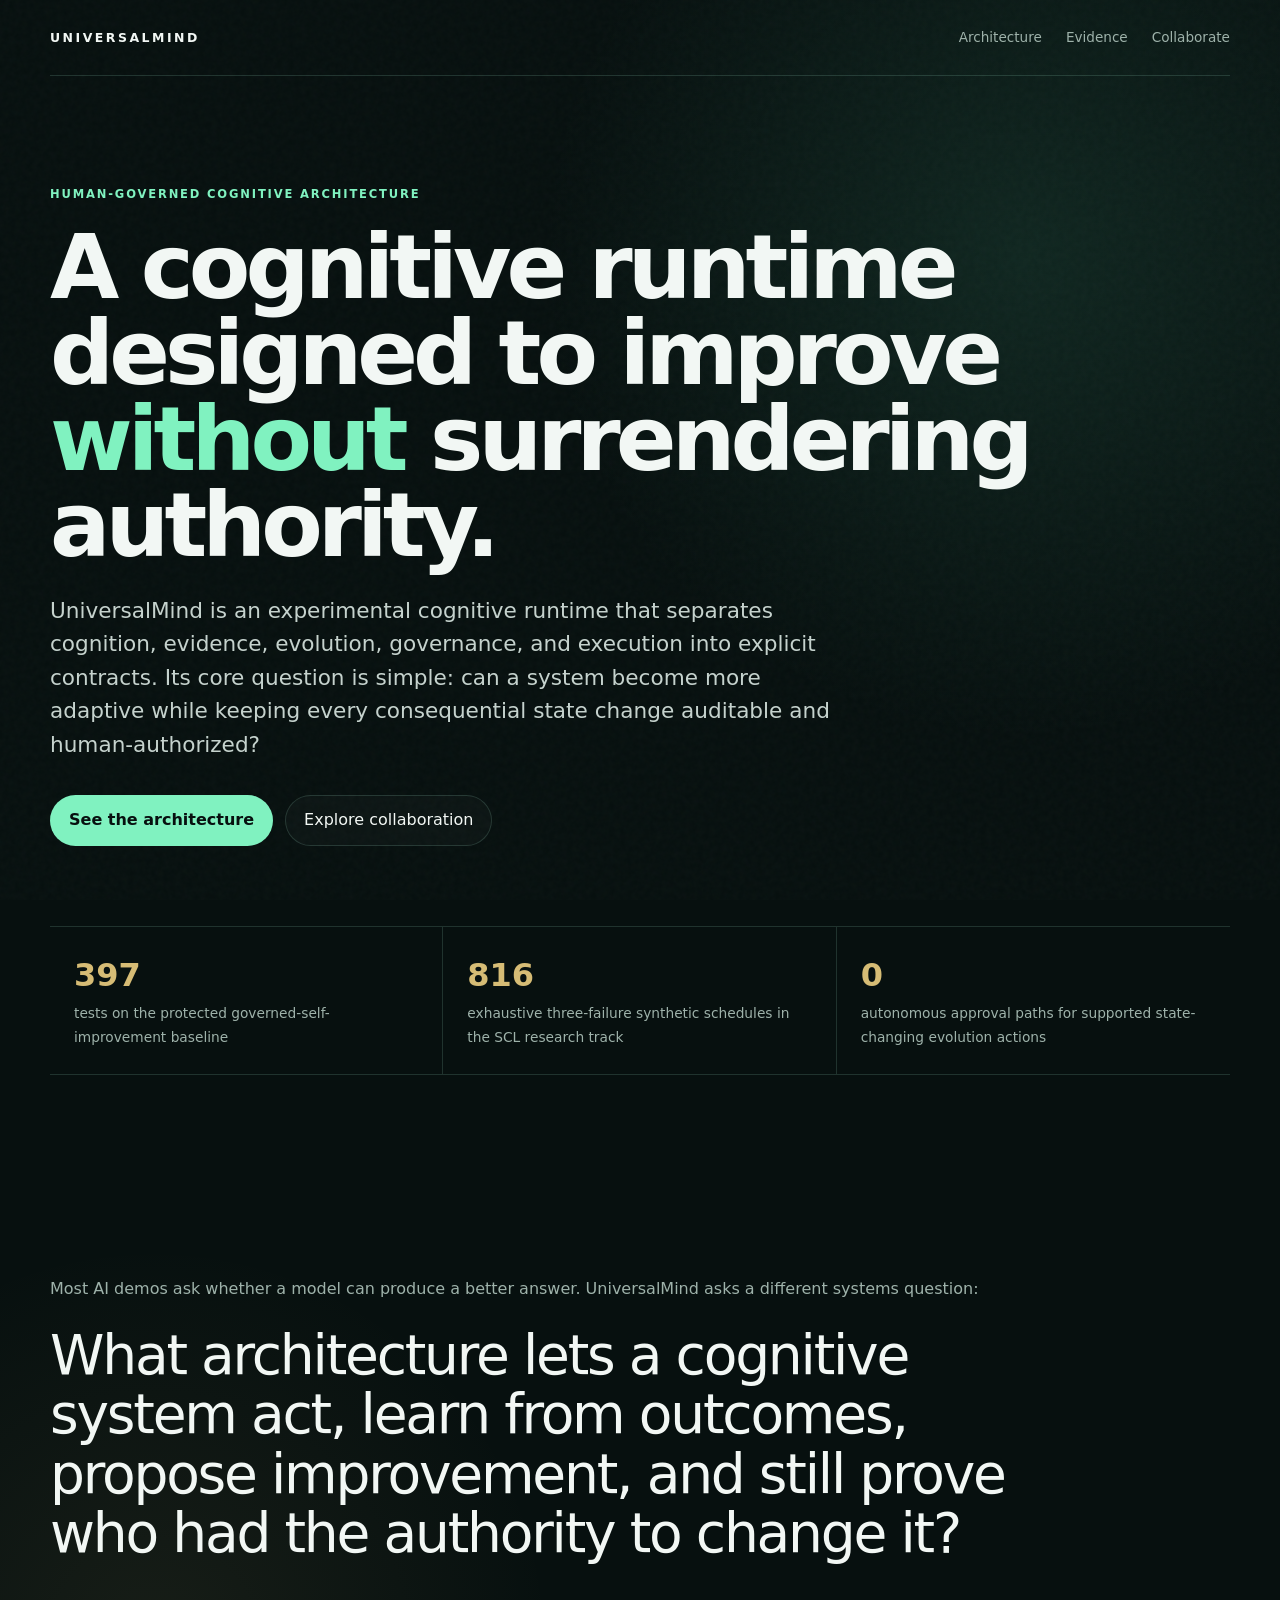
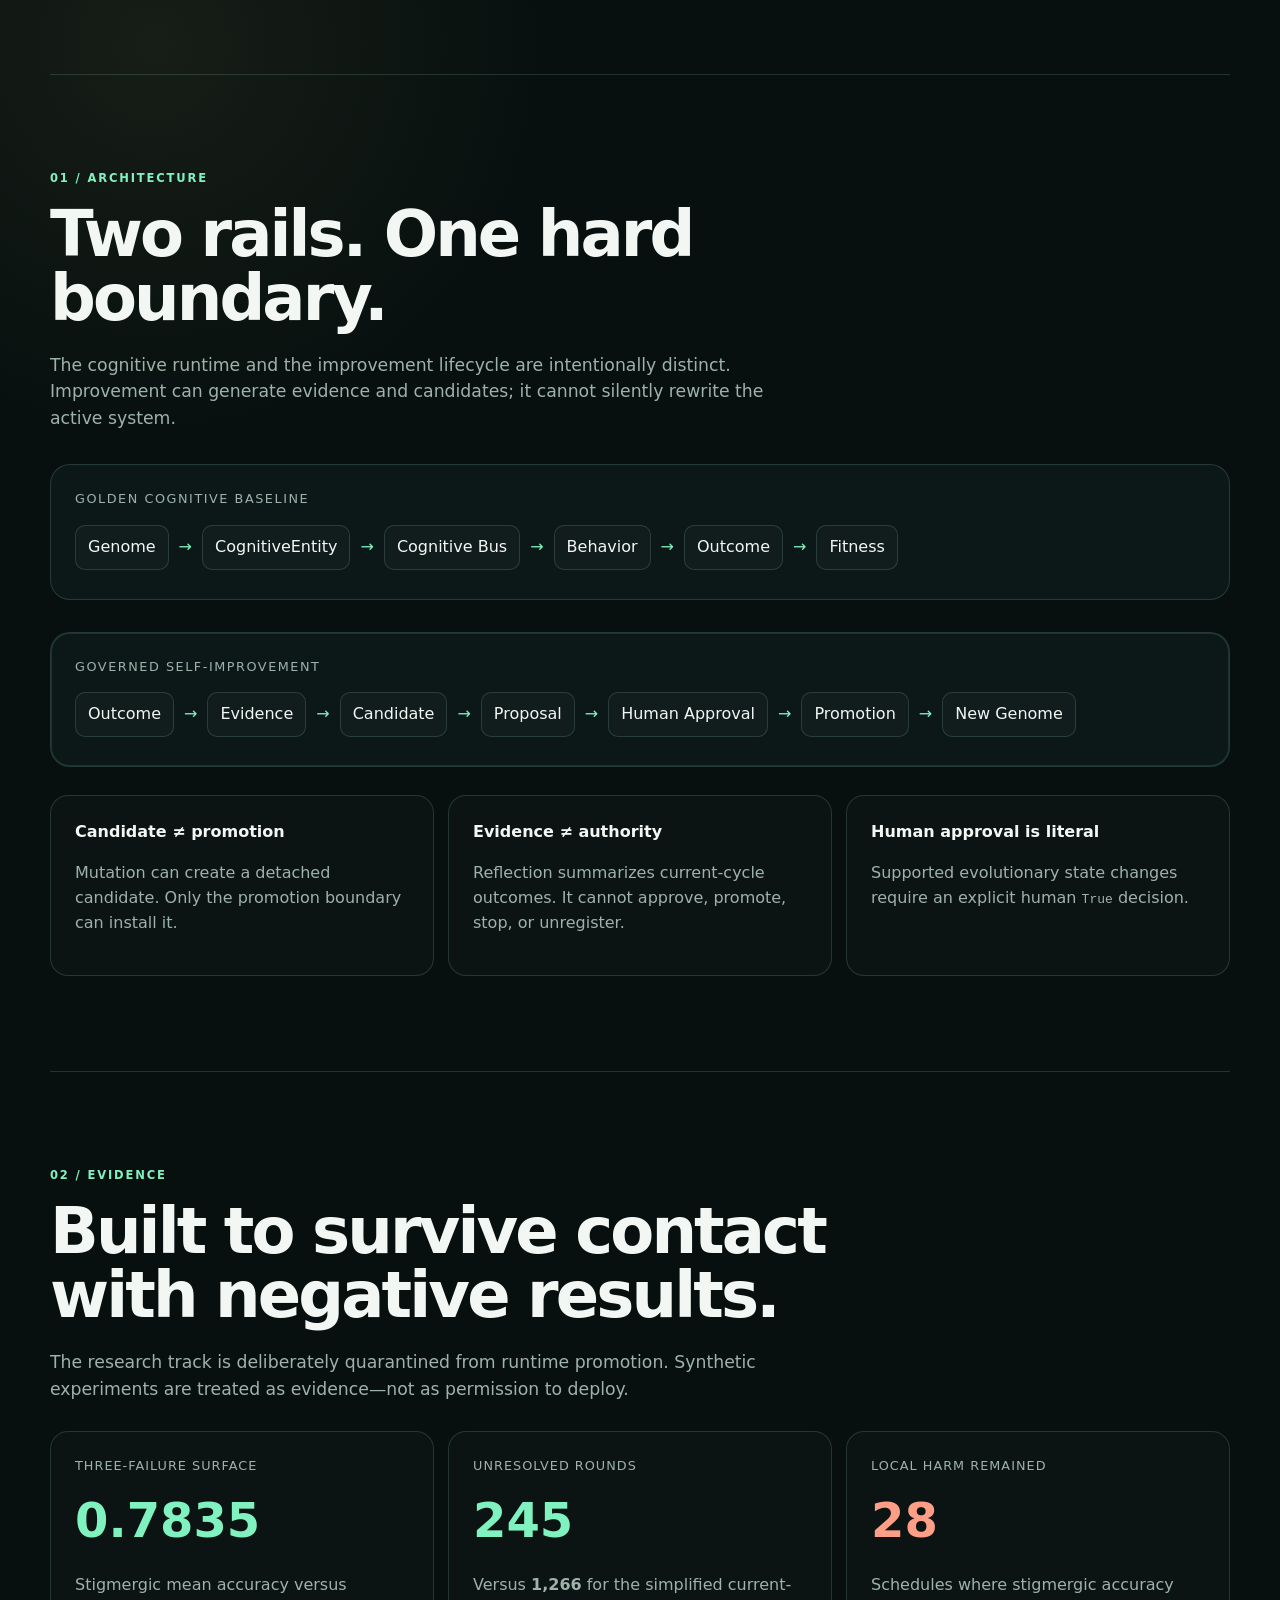
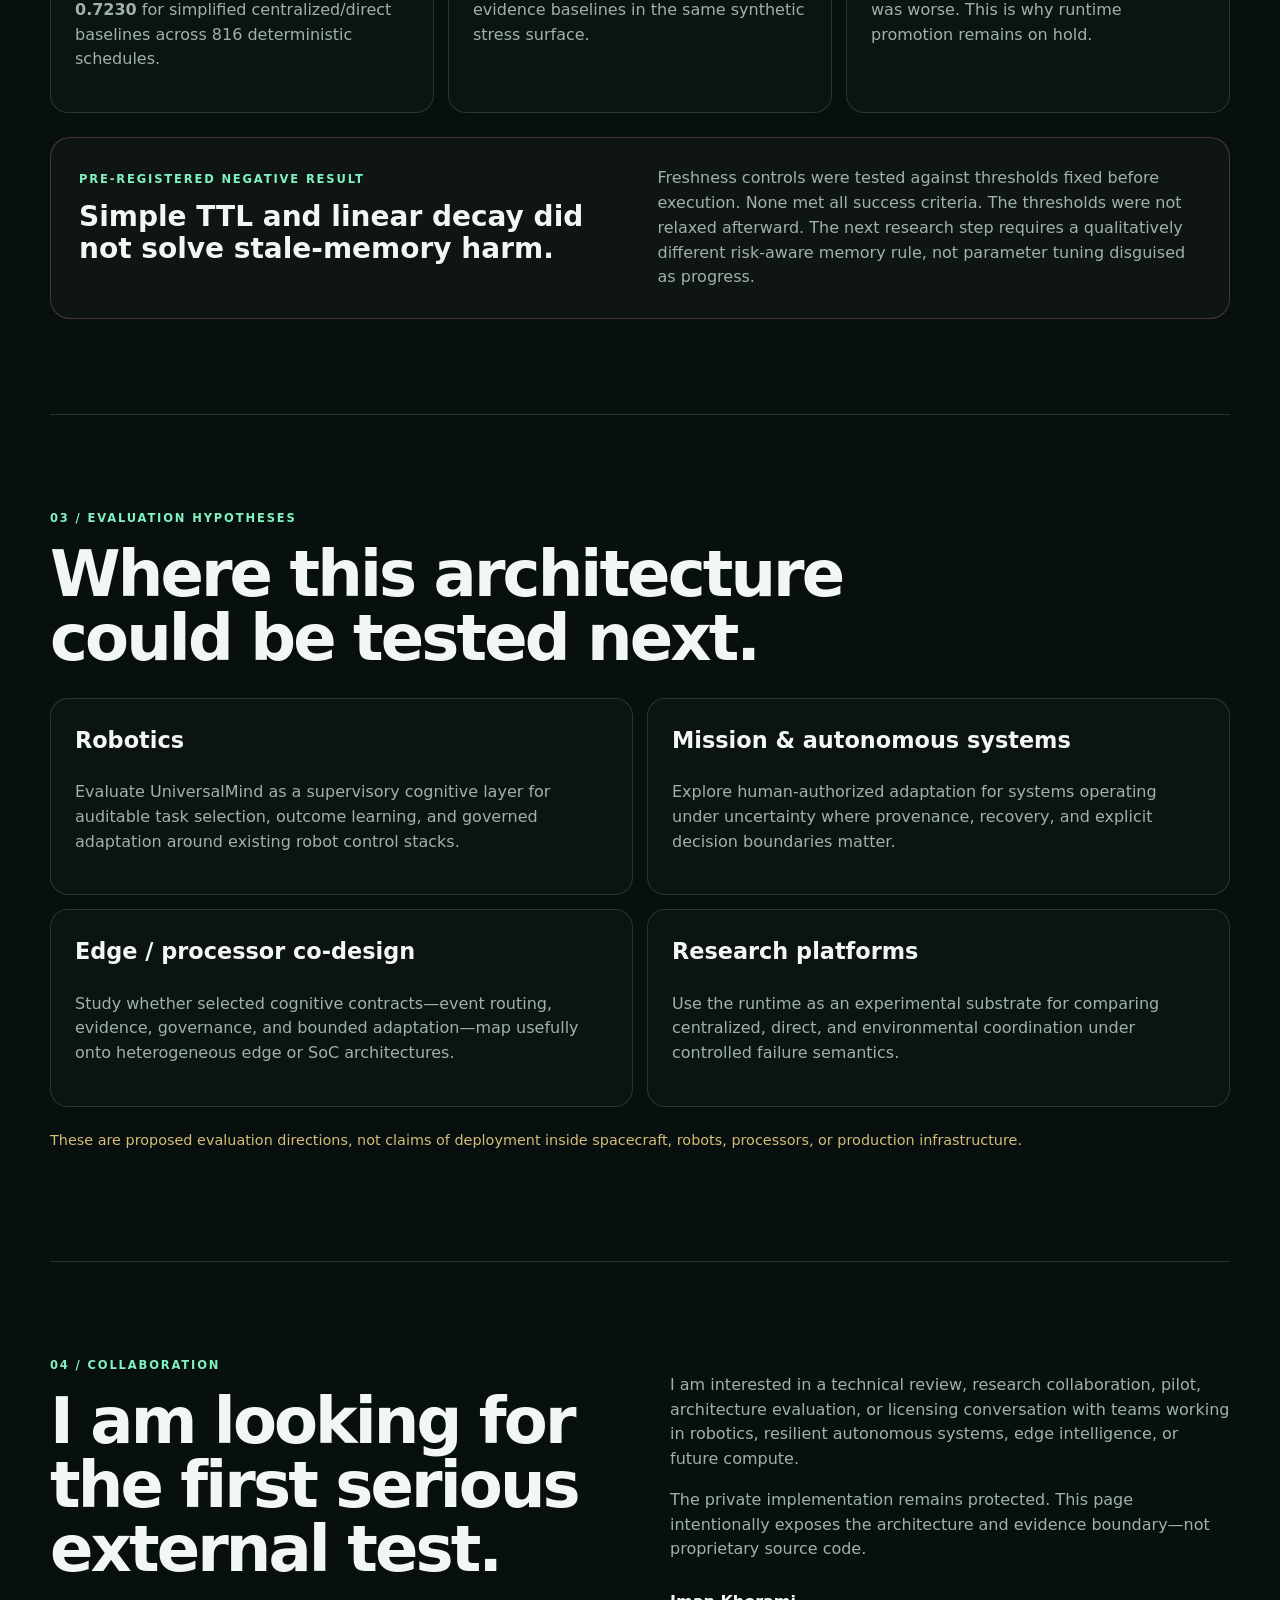
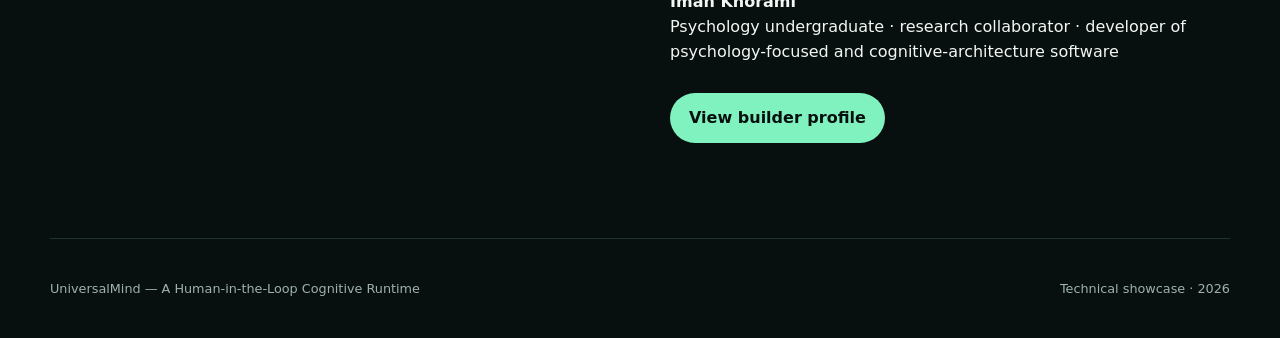
==== index.html @ e86d35a4 "Publish UniversalMind technical showcase" ====
<!doctype html>
<html lang="en">
<head>
  <meta charset="utf-8">
  <meta name="viewport" content="width=device-width, initial-scale=1">
  <title>UniversalMind — Human-Governed Cognitive Runtime</title>
  <meta name="description" content="UniversalMind is a Human-in-the-Loop cognitive runtime exploring governed self-improvement, auditable cognition, and resilient collective coordination.">
  <link rel="stylesheet" href="styles.css">
</head>
<body>
  <div class="noise"></div>
  <header class="nav shell">
    <a class="brand" href="#top">UNIVERSALMIND</a>
    <nav>
      <a href="#architecture">Architecture</a>
      <a href="#evidence">Evidence</a>
      <a href="#collaboration">Collaborate</a>
    </nav>
  </header>

  <main id="top">
    <section class="hero shell">
      <div class="eyebrow">HUMAN-GOVERNED COGNITIVE ARCHITECTURE</div>
      <h1>A cognitive runtime designed to improve <em>without</em> surrendering authority.</h1>
      <p class="lede">
        UniversalMind is an experimental cognitive runtime that separates cognition,
        evidence, evolution, governance, and execution into explicit contracts.
        Its core question is simple: can a system become more adaptive while keeping
        every consequential state change auditable and human-authorized?
      </p>
      <div class="actions">
        <a class="button primary" href="#architecture">See the architecture</a>
        <a class="button" href="#collaboration">Explore collaboration</a>
      </div>
      <div class="proof-strip">
        <div><strong>397</strong><span>tests on the protected governed-self-improvement baseline</span></div>
        <div><strong>816</strong><span>exhaustive three-failure synthetic schedules in the SCL research track</span></div>
        <div><strong>0</strong><span>autonomous approval paths for supported state-changing evolution actions</span></div>
      </div>
    </section>

    <section class="manifesto shell">
      <p>
        Most AI demos ask whether a model can produce a better answer.
        UniversalMind asks a different systems question:
      </p>
      <blockquote>
        What architecture lets a cognitive system act, learn from outcomes,
        propose improvement, and still prove who had the authority to change it?
      </blockquote>
    </section>

    <section id="architecture" class="section shell">
      <div class="section-label">01 / ARCHITECTURE</div>
      <h2>Two rails. One hard boundary.</h2>
      <p class="section-intro">
        The cognitive runtime and the improvement lifecycle are intentionally distinct.
        Improvement can generate evidence and candidates; it cannot silently rewrite
        the active system.
      </p>

      <div class="rail-card">
        <div class="rail-title">Golden cognitive baseline</div>
        <div class="rail">
          <span>Genome</span><i>→</i><span>CognitiveEntity</span><i>→</i><span>Cognitive Bus</span><i>→</i><span>Behavior</span><i>→</i><span>Outcome</span><i>→</i><span>Fitness</span>
        </div>
      </div>

      <div class="rail-card accent">
        <div class="rail-title">Governed self-improvement</div>
        <div class="rail wrap">
          <span>Outcome</span><i>→</i><span>Evidence</span><i>→</i><span>Candidate</span><i>→</i><span>Proposal</span><i>→</i><span>Human Approval</span><i>→</i><span>Promotion</span><i>→</i><span>New Genome</span>
        </div>
      </div>

      <div class="principles">
        <article>
          <b>Candidate ≠ promotion</b>
          <p>Mutation can create a detached candidate. Only the promotion boundary can install it.</p>
        </article>
        <article>
          <b>Evidence ≠ authority</b>
          <p>Reflection summarizes current-cycle outcomes. It cannot approve, promote, stop, or unregister.</p>
        </article>
        <article>
          <b>Human approval is literal</b>
          <p>Supported evolutionary state changes require an explicit human <code>True</code> decision.</p>
        </article>
      </div>
    </section>

    <section id="evidence" class="section shell">
      <div class="section-label">02 / EVIDENCE</div>
      <h2>Built to survive contact with negative results.</h2>
      <p class="section-intro">
        The research track is deliberately quarantined from runtime promotion.
        Synthetic experiments are treated as evidence—not as permission to deploy.
      </p>

      <div class="metrics">
        <article class="metric">
          <span>Three-failure surface</span>
          <strong>0.7835</strong>
          <p>Stigmergic mean accuracy versus <b>0.7230</b> for simplified centralized/direct baselines across 816 deterministic schedules.</p>
        </article>
        <article class="metric">
          <span>Unresolved rounds</span>
          <strong>245</strong>
          <p>Versus <b>1,266</b> for the simplified current-evidence baselines in the same synthetic stress surface.</p>
        </article>
        <article class="metric warning">
          <span>Local harm remained</span>
          <strong>28</strong>
          <p>Schedules where stigmergic accuracy was worse. This is why runtime promotion remains on hold.</p>
        </article>
      </div>

      <div class="negative-result">
        <div>
          <span class="kicker">PRE-REGISTERED NEGATIVE RESULT</span>
          <h3>Simple TTL and linear decay did not solve stale-memory harm.</h3>
        </div>
        <p>
          Freshness controls were tested against thresholds fixed before execution.
          None met all success criteria. The thresholds were not relaxed afterward.
          The next research step requires a qualitatively different risk-aware memory rule,
          not parameter tuning disguised as progress.
        </p>
      </div>
    </section>

    <section class="section shell applications">
      <div class="section-label">03 / EVALUATION HYPOTHESES</div>
      <h2>Where this architecture could be tested next.</h2>
      <div class="application-grid">
        <article>
          <h3>Robotics</h3>
          <p>Evaluate UniversalMind as a supervisory cognitive layer for auditable task selection, outcome learning, and governed adaptation around existing robot control stacks.</p>
        </article>
        <article>
          <h3>Mission & autonomous systems</h3>
          <p>Explore human-authorized adaptation for systems operating under uncertainty where provenance, recovery, and explicit decision boundaries matter.</p>
        </article>
        <article>
          <h3>Edge / processor co-design</h3>
          <p>Study whether selected cognitive contracts—event routing, evidence, governance, and bounded adaptation—map usefully onto heterogeneous edge or SoC architectures.</p>
        </article>
        <article>
          <h3>Research platforms</h3>
          <p>Use the runtime as an experimental substrate for comparing centralized, direct, and environmental coordination under controlled failure semantics.</p>
        </article>
      </div>
      <p class="boundary">
        These are proposed evaluation directions, not claims of deployment inside spacecraft,
        robots, processors, or production infrastructure.
      </p>
    </section>

    <section id="collaboration" class="section shell collaboration">
      <div>
        <div class="section-label">04 / COLLABORATION</div>
        <h2>I am looking for the first serious external test.</h2>
      </div>
      <div class="collab-copy">
        <p>
          I am interested in a technical review, research collaboration, pilot,
          architecture evaluation, or licensing conversation with teams working in
          robotics, resilient autonomous systems, edge intelligence, or future compute.
        </p>
        <p>
          The private implementation remains protected. This page intentionally exposes
          the architecture and evidence boundary—not proprietary source code.
        </p>
        <p class="signature">
          <strong>Iman Khorami</strong><br>
          Psychology undergraduate · research collaborator · developer of psychology-focused and cognitive-architecture software
        </p>
        <a class="button primary" href="https://github.com/ImanCognitiveArch">View builder profile</a>
      </div>
    </section>
  </main>

  <footer class="shell">
    <span>UniversalMind — A Human-in-the-Loop Cognitive Runtime</span>
    <span>Technical showcase · 2026</span>
  </footer>
</body>
</html>
---- styles.css ----
:root {
  --bg: #07100f;
  --panel: rgba(15, 29, 27, .72);
  --line: rgba(181, 255, 226, .15);
  --text: #f2f7f4;
  --muted: #9eb2aa;
  --mint: #80f2c0;
  --gold: #d6bc75;
  --danger: #ff9e86;
}
* { box-sizing: border-box; }
html { scroll-behavior: smooth; }
body {
  margin: 0;
  background:
    radial-gradient(circle at 80% 5%, rgba(58, 141, 111, .18), transparent 30rem),
    radial-gradient(circle at 12% 32%, rgba(214, 188, 117, .08), transparent 25rem),
    var(--bg);
  color: var(--text);
  font-family: Inter, ui-sans-serif, system-ui, -apple-system, BlinkMacSystemFont, "Segoe UI", sans-serif;
  line-height: 1.55;
}
.noise {
  position: fixed; inset: 0; pointer-events: none; opacity: .16; z-index: -1;
  background-image: url("data:image/svg+xml,%3Csvg viewBox='0 0 160 160' xmlns='http://www.w3.org/2000/svg'%3E%3Cfilter id='n'%3E%3CfeTurbulence type='fractalNoise' baseFrequency='.95' numOctaves='4' stitchTiles='stitch'/%3E%3C/filter%3E%3Crect width='100%25' height='100%25' filter='url(%23n)' opacity='.18'/%3E%3C/svg%3E");
}
.shell { width: min(1180px, calc(100% - 40px)); margin-inline: auto; }
.nav { height: 76px; display: flex; align-items: center; justify-content: space-between; border-bottom: 1px solid var(--line); }
.brand { color: var(--text); text-decoration: none; font-size: .78rem; letter-spacing: .2em; font-weight: 800; }
.nav nav { display: flex; gap: 24px; }
.nav nav a { color: var(--muted); text-decoration: none; font-size: .85rem; }
.nav nav a:hover { color: var(--mint); }

.hero { padding: 110px 0 76px; }
.eyebrow, .section-label, .kicker { color: var(--mint); letter-spacing: .16em; font-size: .72rem; font-weight: 800; }
h1 { max-width: 1000px; margin: 20px 0 26px; font-size: clamp(3rem, 7vw, 6.7rem); line-height: .96; letter-spacing: -.055em; font-weight: 650; }
h1 em { color: var(--mint); font-style: normal; }
.lede { max-width: 790px; color: #c5d2cd; font-size: clamp(1.1rem, 2vw, 1.35rem); }
.actions { display: flex; gap: 12px; margin-top: 34px; flex-wrap: wrap; }
.button { display: inline-flex; padding: 12px 18px; border: 1px solid var(--line); color: var(--text); text-decoration: none; border-radius: 999px; background: rgba(255,255,255,.025); }
.button.primary { background: var(--mint); color: #07100f; border-color: transparent; font-weight: 750; }
.proof-strip { margin-top: 80px; display: grid; grid-template-columns: repeat(3, 1fr); border-top: 1px solid var(--line); border-bottom: 1px solid var(--line); }
.proof-strip div { padding: 24px; border-right: 1px solid var(--line); }
.proof-strip div:last-child { border-right: 0; }
.proof-strip strong { display: block; font-size: 2rem; color: var(--gold); }
.proof-strip span { color: var(--muted); font-size: .86rem; }

.manifesto { padding: 110px 0; }
.manifesto p { color: var(--muted); }
blockquote { margin: 24px 0 0; max-width: 1000px; font-size: clamp(2rem, 4.3vw, 4.2rem); line-height: 1.08; letter-spacing: -.04em; }

.section { padding: 95px 0; border-top: 1px solid var(--line); }
h2 { max-width: 850px; font-size: clamp(2.3rem, 5vw, 4.6rem); line-height: 1; letter-spacing: -.045em; margin: 14px 0 22px; }
.section-intro { max-width: 760px; color: var(--muted); font-size: 1.08rem; }
.rail-card { margin-top: 32px; padding: 24px; border: 1px solid var(--line); border-radius: 20px; background: var(--panel); }
.rail-card.accent { box-shadow: inset 0 0 0 1px rgba(128, 242, 192, .12); }
.rail-title { color: var(--muted); font-size: .8rem; text-transform: uppercase; letter-spacing: .12em; margin-bottom: 16px; }
.rail { display: flex; align-items: center; gap: 10px; overflow-x: auto; padding-bottom: 5px; }
.rail.wrap { flex-wrap: wrap; overflow: visible; }
.rail span { white-space: nowrap; border: 1px solid var(--line); border-radius: 10px; padding: 9px 12px; background: rgba(255,255,255,.025); }
.rail i { color: var(--mint); font-style: normal; }
.principles, .metrics, .application-grid { display: grid; grid-template-columns: repeat(3, 1fr); gap: 14px; margin-top: 28px; }
.principles article, .metric, .application-grid article { padding: 24px; border: 1px solid var(--line); border-radius: 18px; background: rgba(255,255,255,.018); }
.principles p, .metric p, .application-grid p { color: var(--muted); }
.metric span { display: block; color: var(--muted); font-size: .8rem; letter-spacing: .08em; text-transform: uppercase; }
.metric strong { display: block; font-size: 3rem; margin: 7px 0; color: var(--mint); }
.metric.warning strong { color: var(--danger); }
.negative-result { margin-top: 24px; padding: 28px; border-radius: 20px; border: 1px solid rgba(255,158,134,.25); background: rgba(255,158,134,.035); display: grid; grid-template-columns: 1fr 1fr; gap: 35px; }
.negative-result h3 { font-size: 1.75rem; line-height: 1.15; margin: 10px 0 0; }
.negative-result p { color: var(--muted); margin: 0; }
.application-grid { grid-template-columns: repeat(2, 1fr); }
.application-grid h3 { font-size: 1.4rem; margin-top: 0; }
.boundary { color: var(--gold); font-size: .9rem; margin-top: 22px; }
.collaboration { display: grid; grid-template-columns: 1fr 1fr; gap: 60px; }
.collab-copy { color: var(--muted); }
.signature { color: var(--text); margin: 28px 0; }
footer { min-height: 100px; border-top: 1px solid var(--line); display: flex; align-items: center; justify-content: space-between; color: var(--muted); font-size: .8rem; }

@media (max-width: 800px) {
  .nav nav { display: none; }
  .hero { padding-top: 75px; }
  .proof-strip, .principles, .metrics, .application-grid, .negative-result, .collaboration { grid-template-columns: 1fr; }
  .proof-strip div { border-right: 0; border-bottom: 1px solid var(--line); }
  .proof-strip div:last-child { border-bottom: 0; }
  footer { flex-direction: column; justify-content: center; gap: 8px; align-items: flex-start; }
}
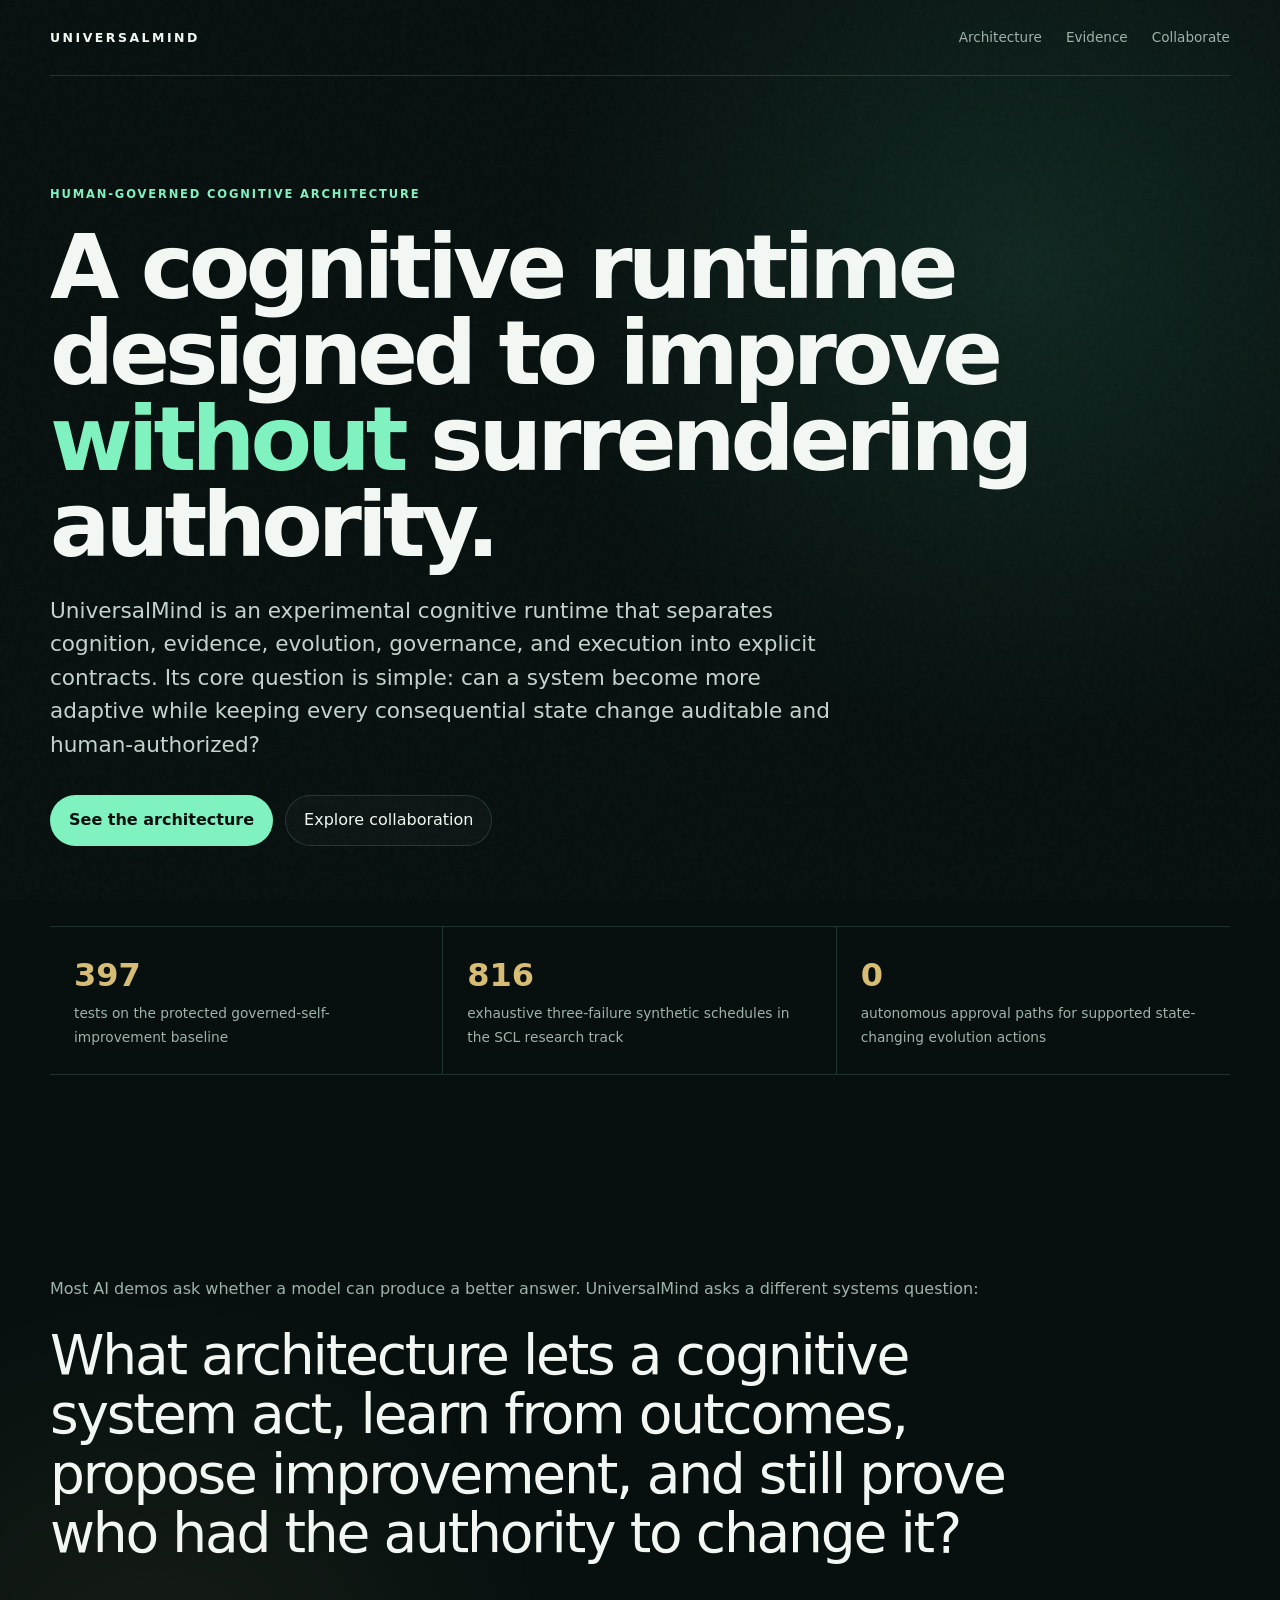
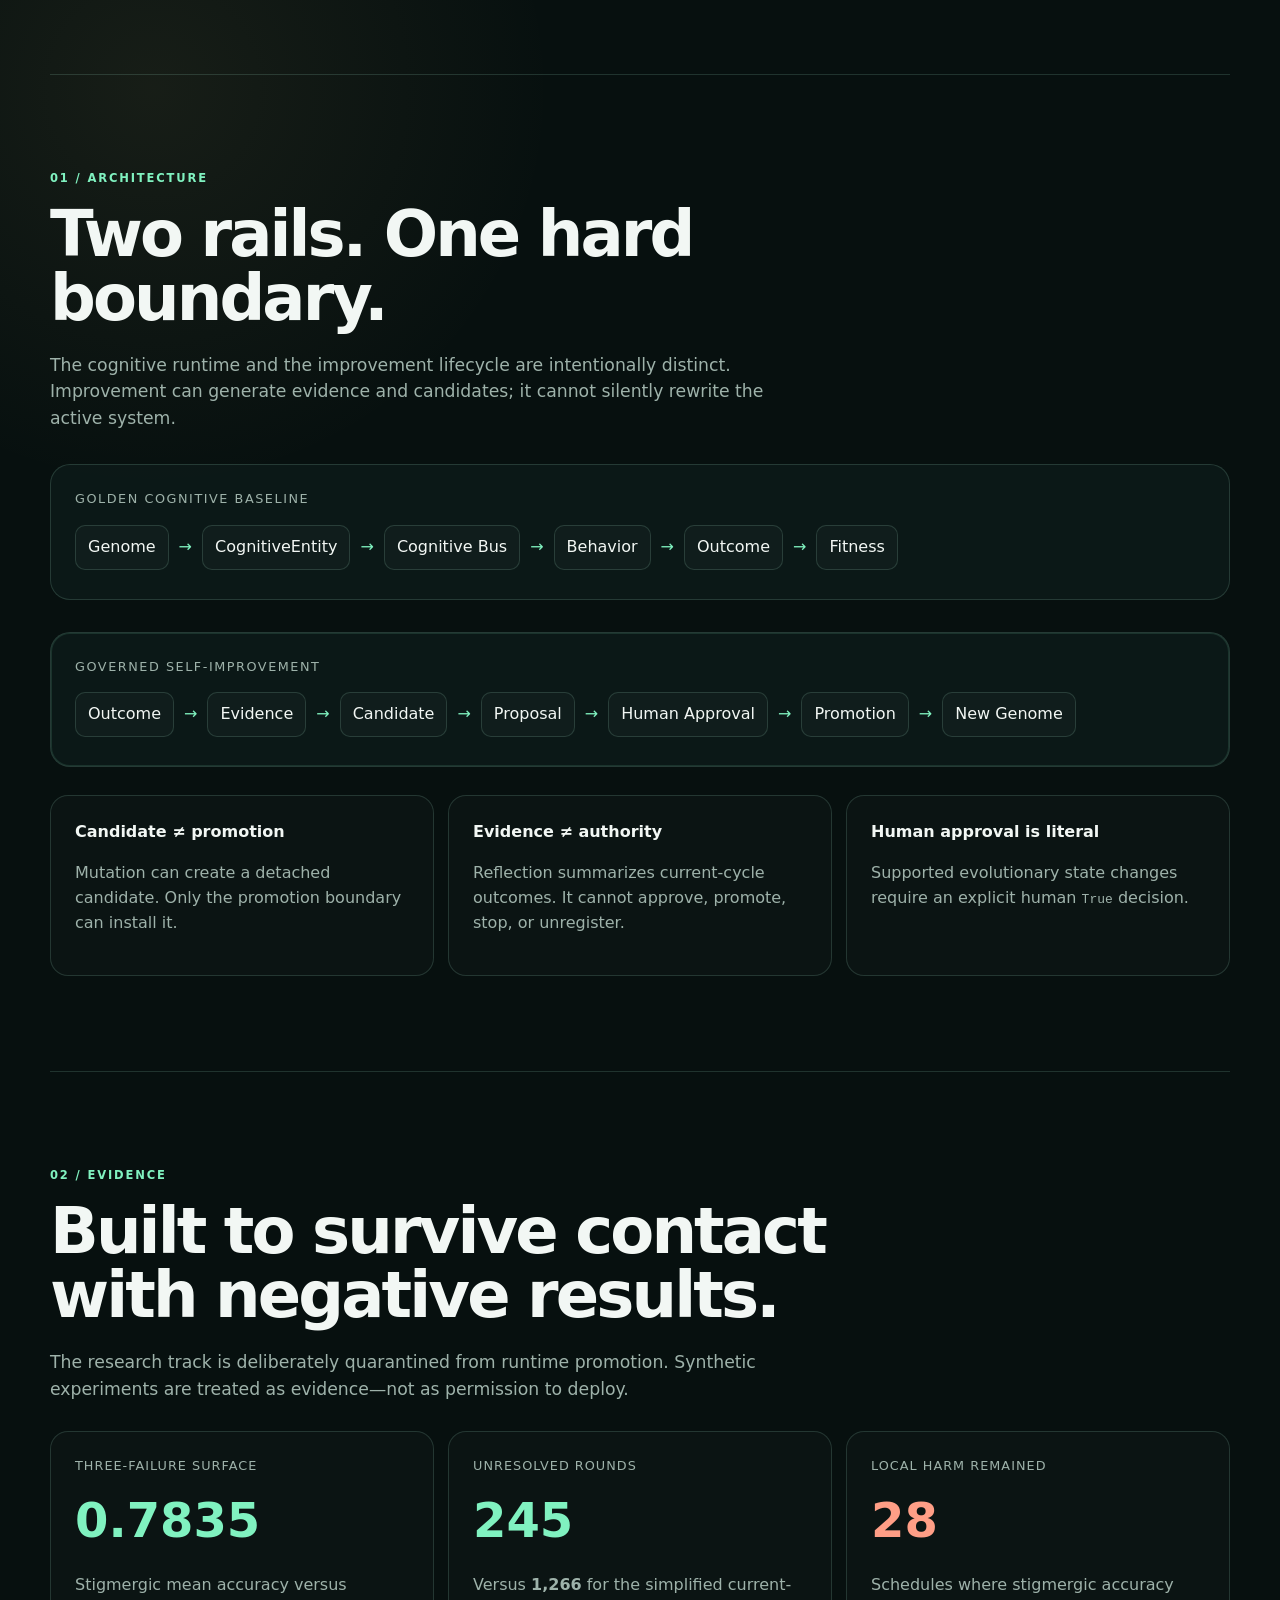
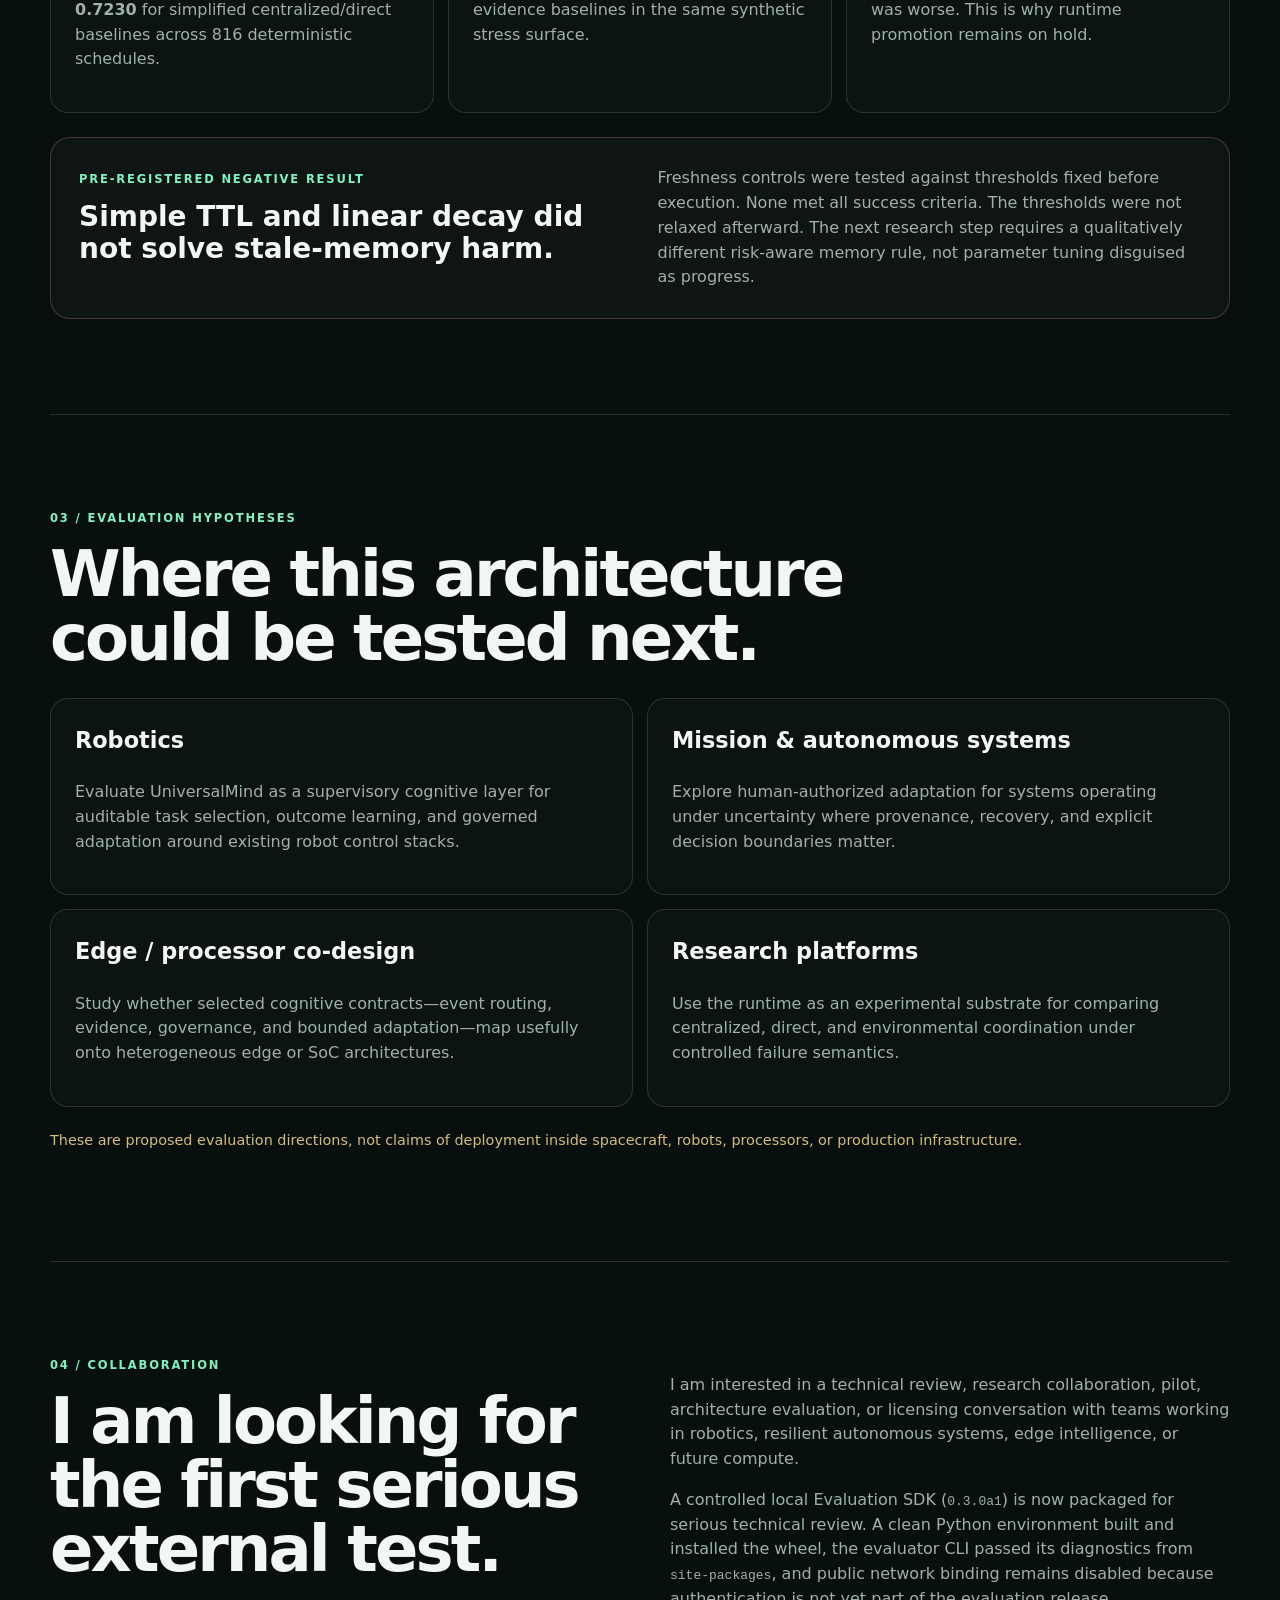
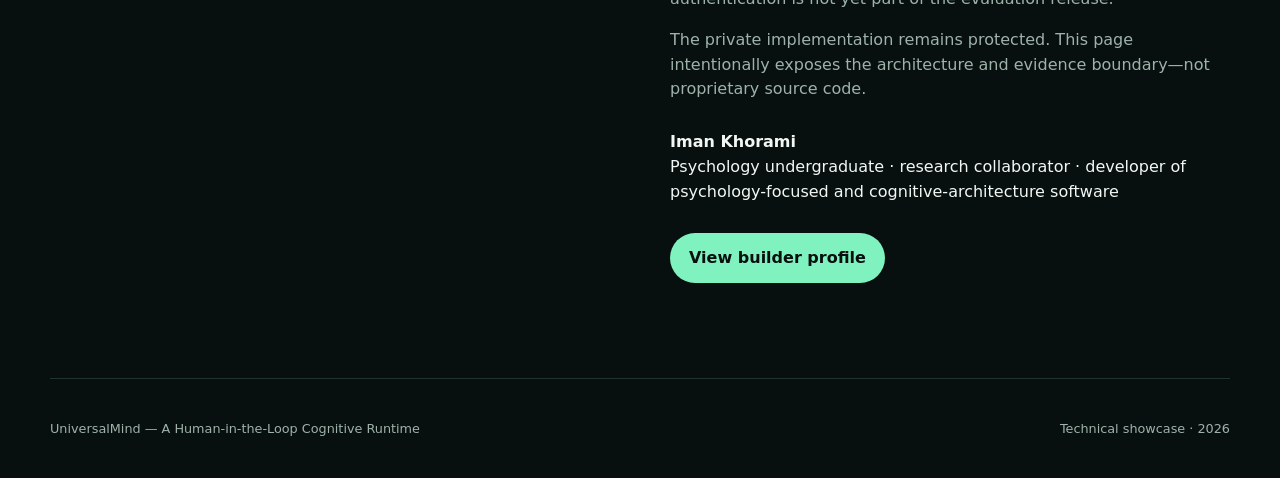
==== commit 09b7ed09: "Expose controlled Evaluation SDK readiness" ====
--- a/index.html
+++ b/index.html
@@ -168,6 +168,13 @@
           robotics, resilient autonomous systems, edge intelligence, or future compute.
         </p>
         <p>
+          A controlled local Evaluation SDK (<code>0.3.0a1</code>) is now packaged for
+          serious technical review. A clean Python environment built and installed the
+          wheel, the evaluator CLI passed its diagnostics from <code>site-packages</code>,
+          and public network binding remains disabled because authentication is not yet
+          part of the evaluation release.
+        </p>
+        <p>
           The private implementation remains protected. This page intentionally exposes
           the architecture and evidence boundary—not proprietary source code.
         </p>
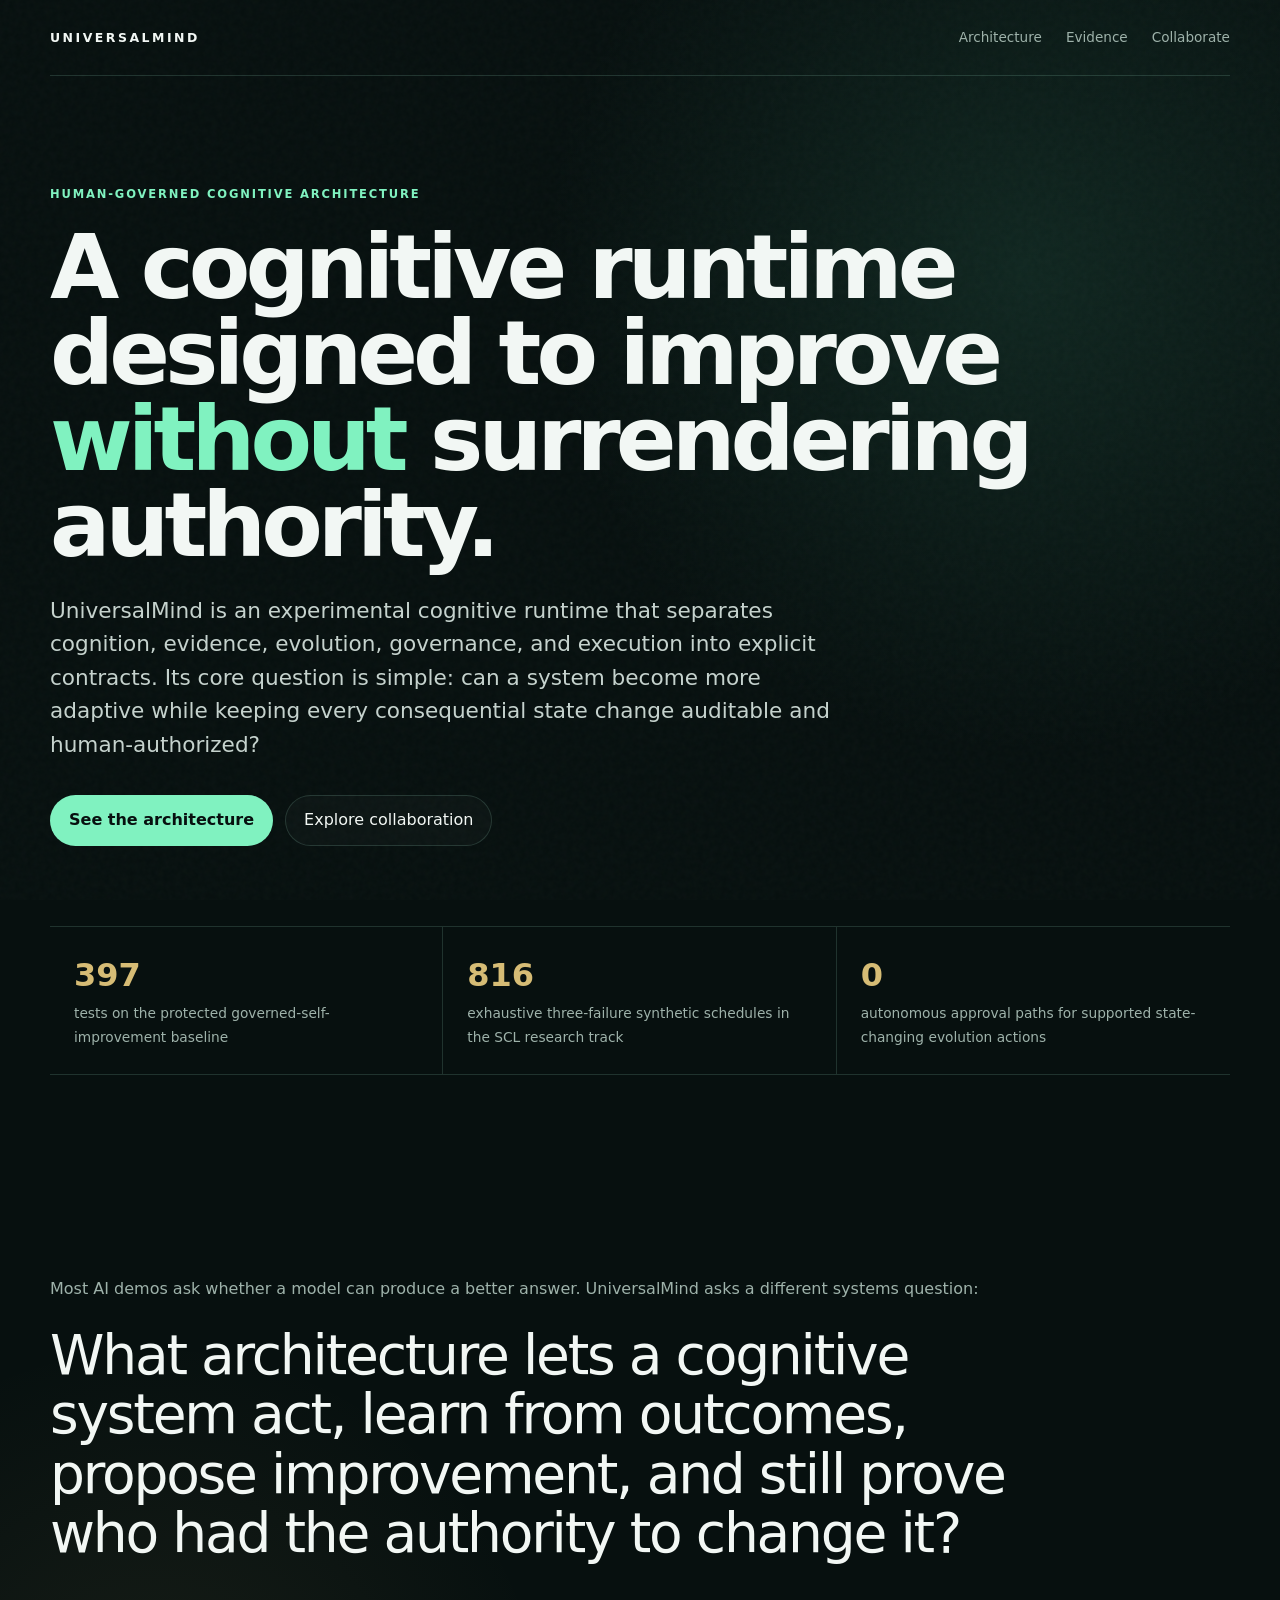
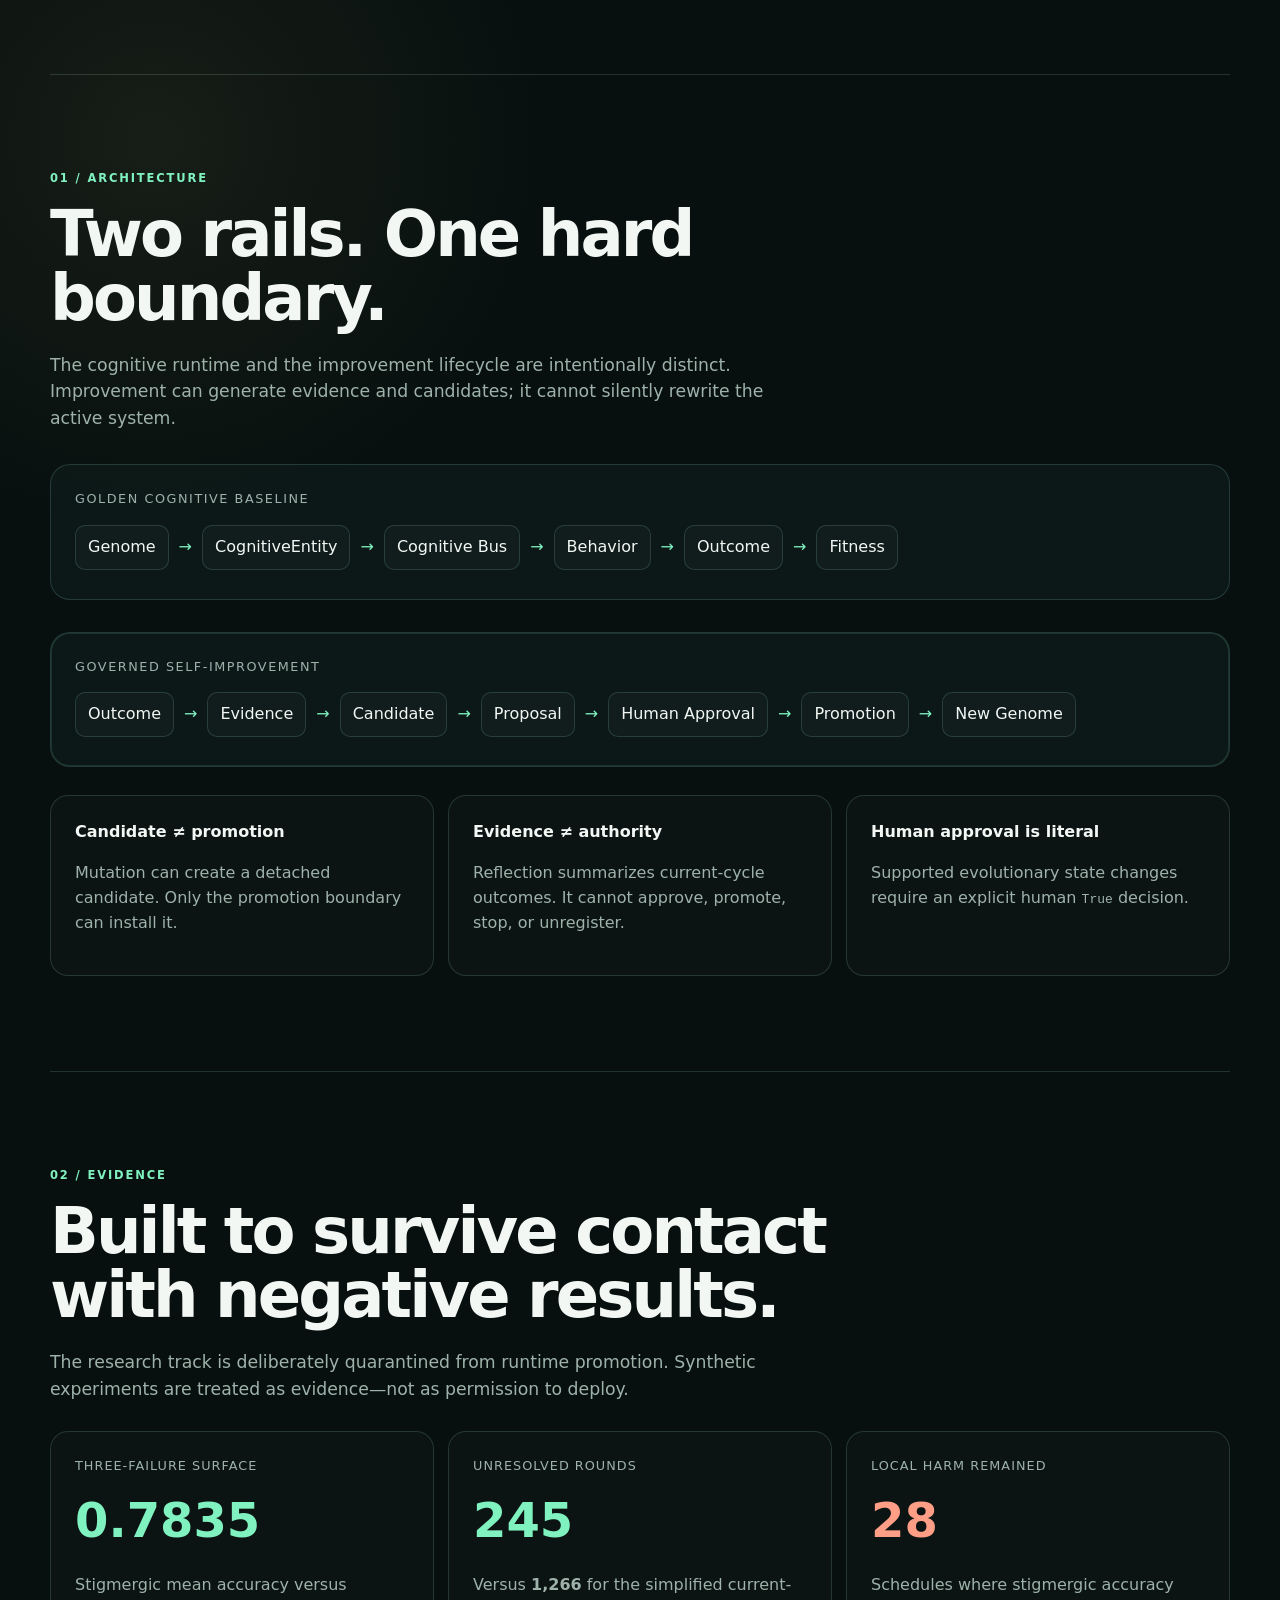
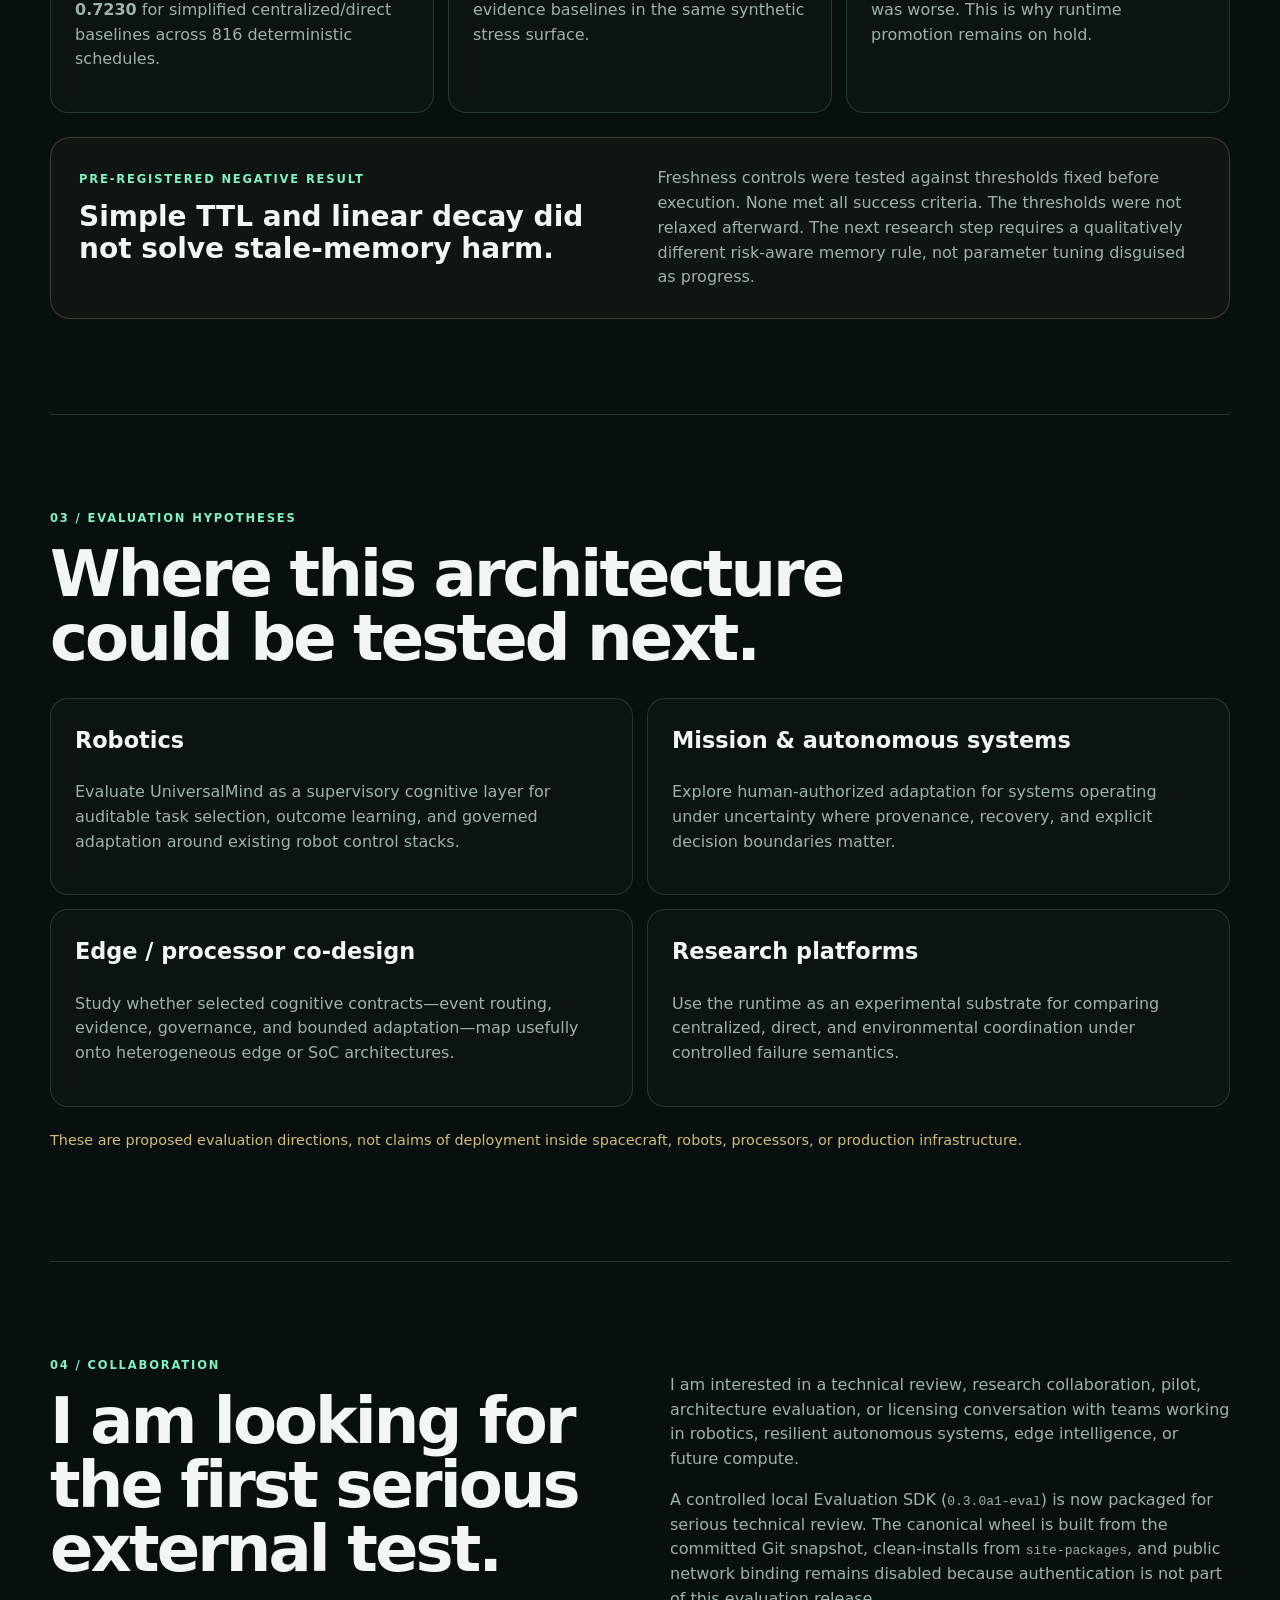
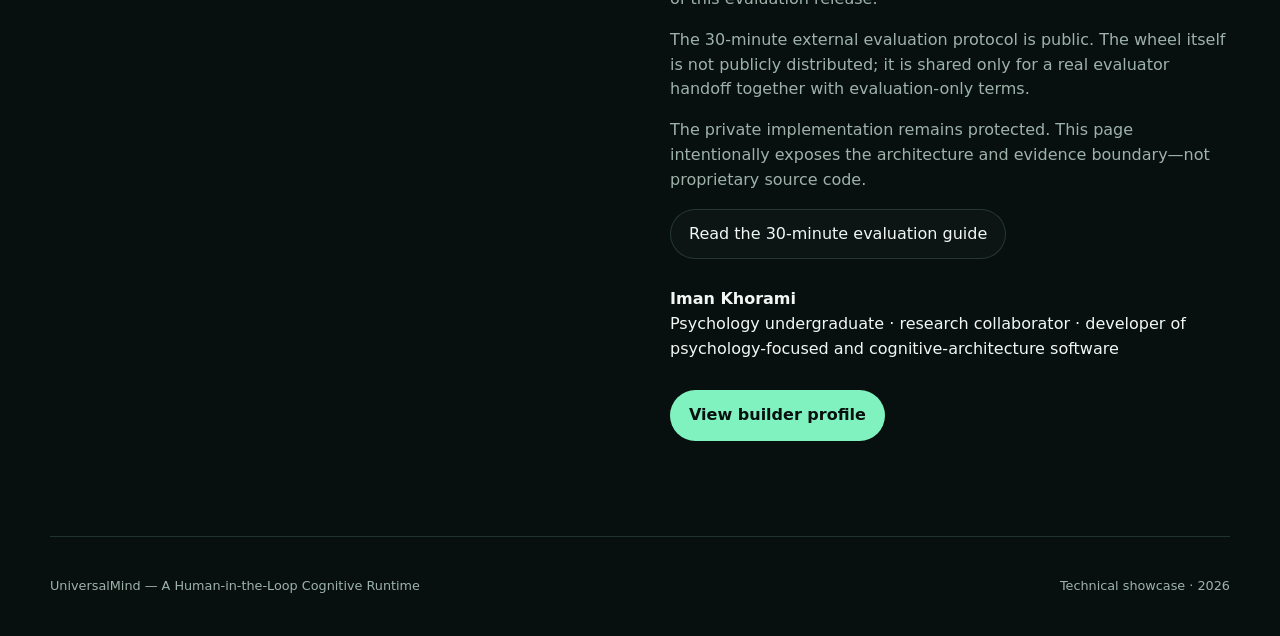
==== commit ed2d5208: "Publish external evaluation guide" ====
--- a/index.html
+++ b/index.html
@@ -168,16 +168,21 @@
           robotics, resilient autonomous systems, edge intelligence, or future compute.
         </p>
         <p>
-          A controlled local Evaluation SDK (<code>0.3.0a1</code>) is now packaged for
-          serious technical review. A clean Python environment built and installed the
-          wheel, the evaluator CLI passed its diagnostics from <code>site-packages</code>,
-          and public network binding remains disabled because authentication is not yet
-          part of the evaluation release.
+          A controlled local Evaluation SDK (<code>0.3.0a1-eval</code>) is now packaged
+          for serious technical review. The canonical wheel is built from the committed
+          Git snapshot, clean-installs from <code>site-packages</code>, and public network
+          binding remains disabled because authentication is not part of this evaluation release.
+        </p>
+        <p>
+          The 30-minute external evaluation protocol is public. The wheel itself is not
+          publicly distributed; it is shared only for a real evaluator handoff together
+          with evaluation-only terms.
         </p>
         <p>
           The private implementation remains protected. This page intentionally exposes
           the architecture and evidence boundary—not proprietary source code.
         </p>
+        <a class="button" href="https://github.com/ImanCognitiveArch/universalmind-showcase/blob/main/EVALUATION_GUIDE.md">Read the 30-minute evaluation guide</a>
         <p class="signature">
           <strong>Iman Khorami</strong><br>
           Psychology undergraduate · research collaborator · developer of psychology-focused and cognitive-architecture software
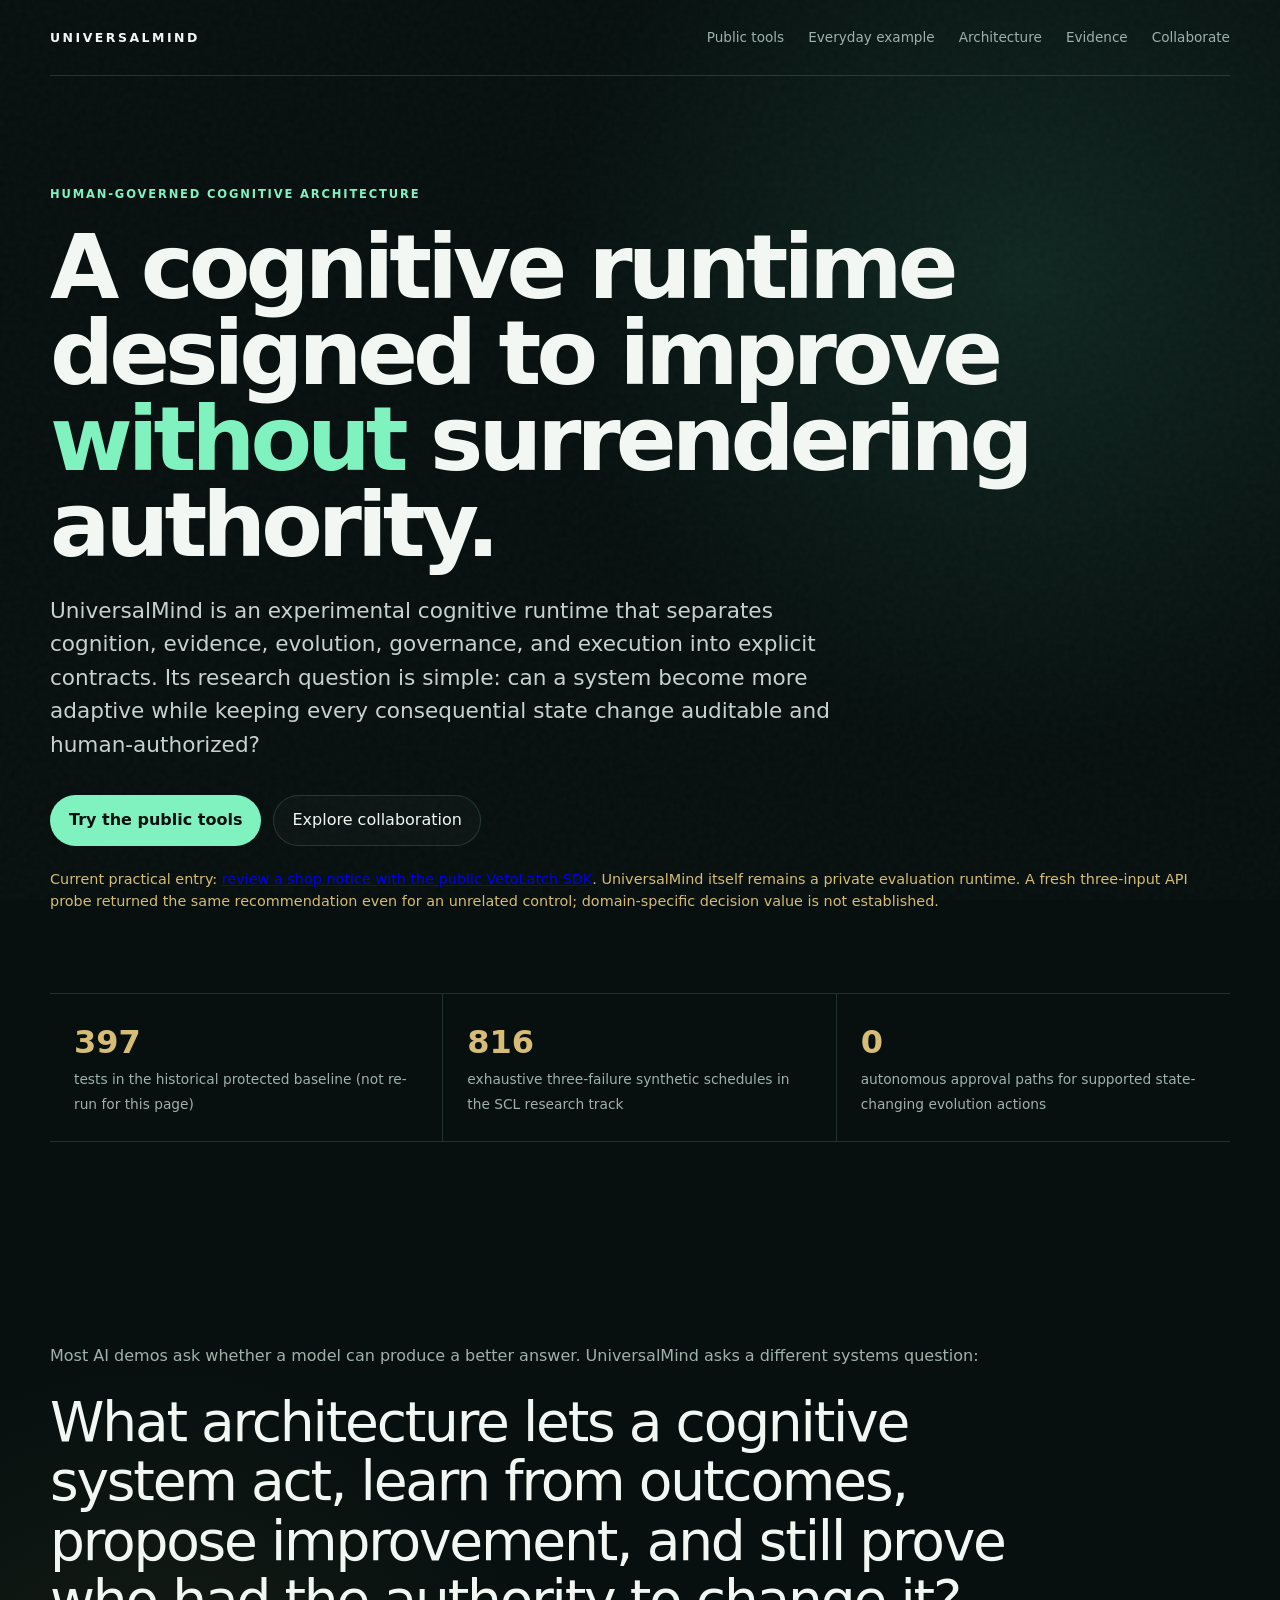
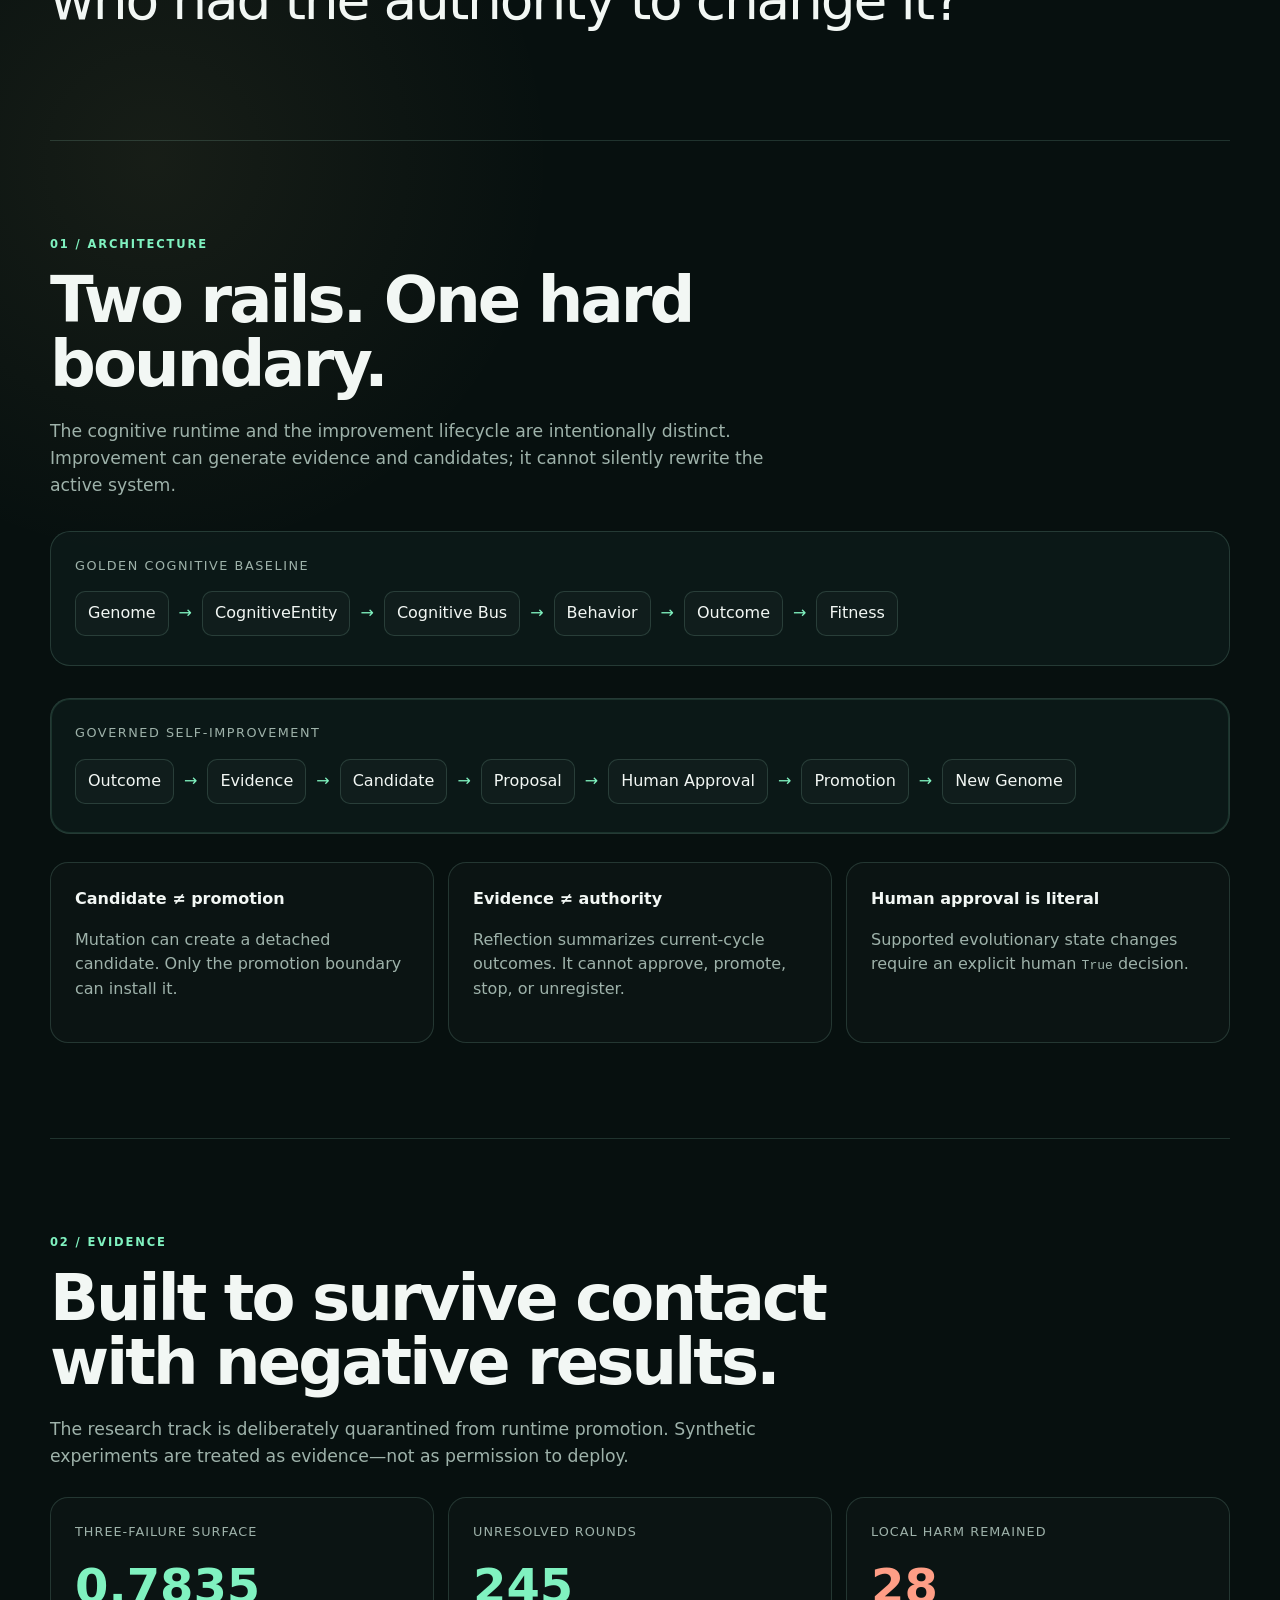
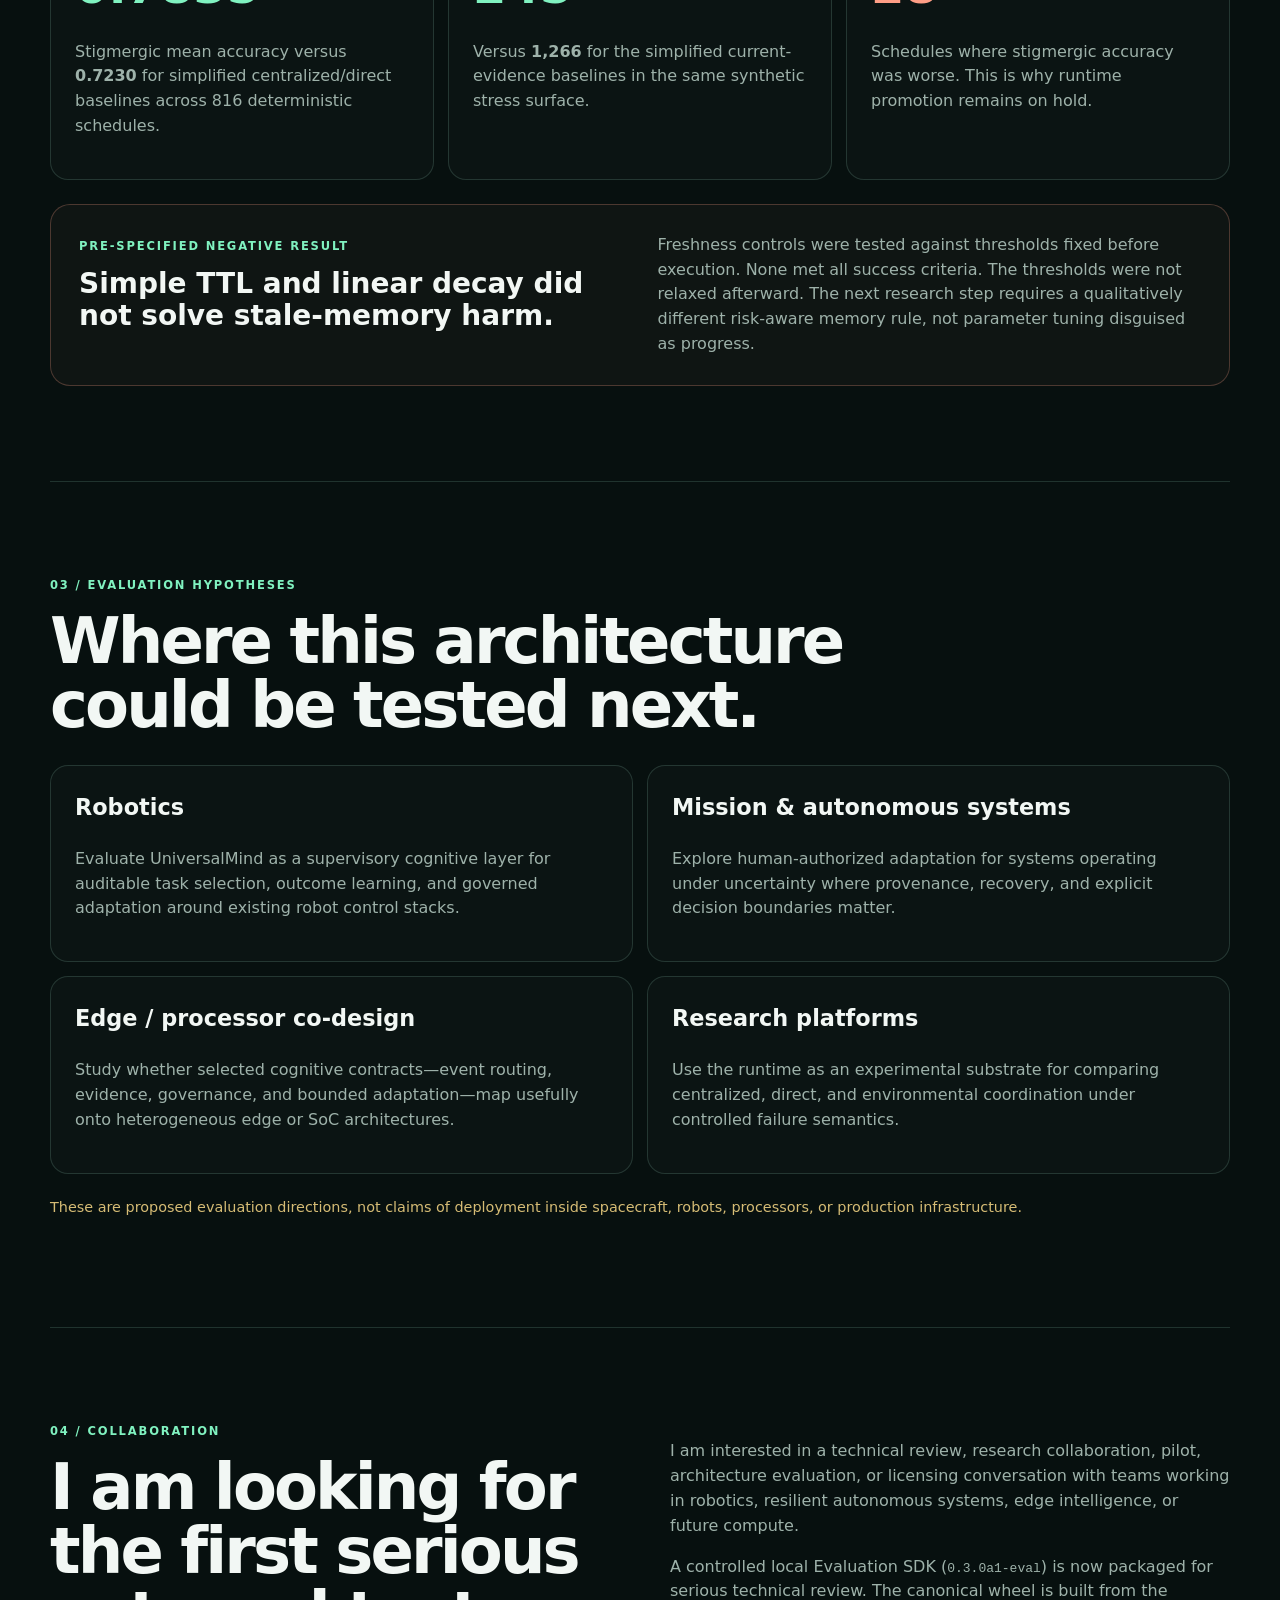
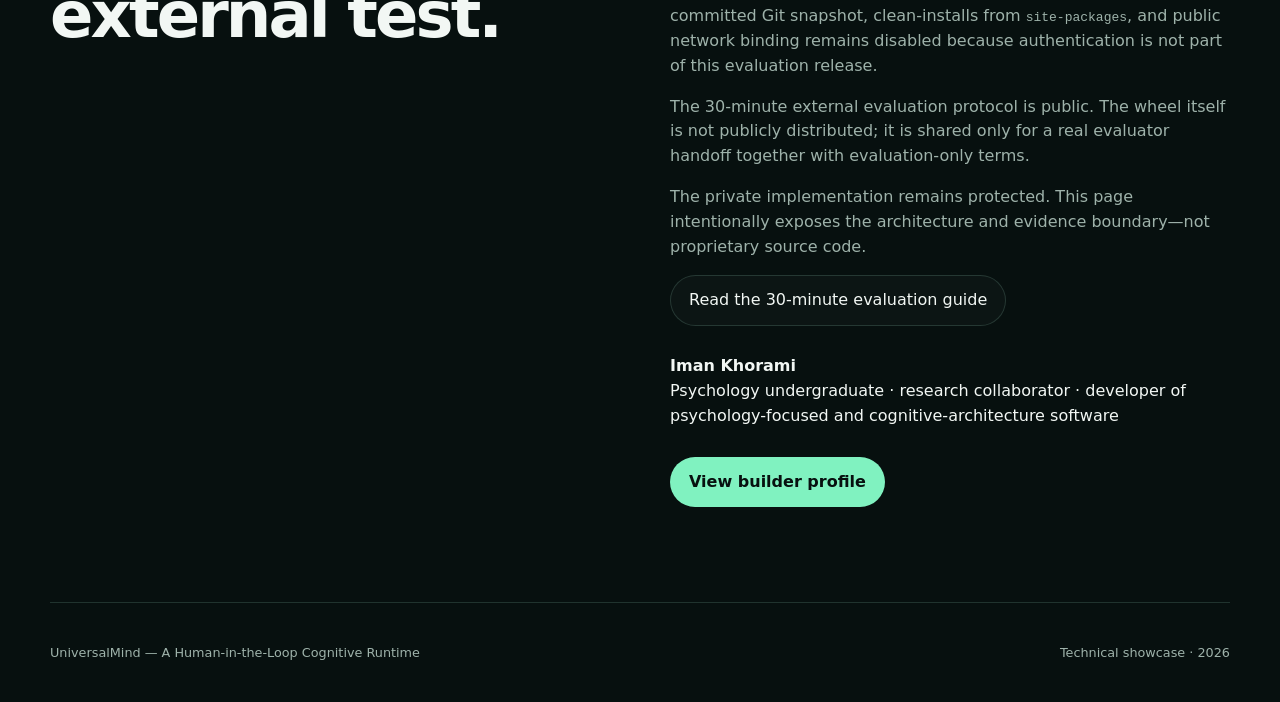
==== commit 63049f39: "Publish scoped portfolio workflow and evaluation evidence" ====
--- a/index.html
+++ b/index.html
@@ -12,7 +12,7 @@
   <header class="nav shell">
     <a class="brand" href="#top">UNIVERSALMIND</a>
     <nav>
-      <a href="#architecture">Architecture</a>
+      <a href="portfolio.html">Public tools</a><a href="everyday.html">Everyday example</a><a href="#architecture">Architecture</a>
       <a href="#evidence">Evidence</a>
       <a href="#collaboration">Collaborate</a>
     </nav>
@@ -25,15 +25,15 @@
       <p class="lede">
         UniversalMind is an experimental cognitive runtime that separates cognition,
         evidence, evolution, governance, and execution into explicit contracts.
-        Its core question is simple: can a system become more adaptive while keeping
+        Its research question is simple: can a system become more adaptive while keeping
         every consequential state change auditable and human-authorized?
       </p>
       <div class="actions">
-        <a class="button primary" href="#architecture">See the architecture</a>
+        <a class="button primary" href="portfolio.html">Try the public tools</a>
         <a class="button" href="#collaboration">Explore collaboration</a>
       </div>
-      <div class="proof-strip">
-        <div><strong>397</strong><span>tests on the protected governed-self-improvement baseline</span></div>
+      <p class="boundary">Current practical entry: <a href="everyday.html">review a shop notice with the public VetoLatch SDK</a>. UniversalMind itself remains a private evaluation runtime. A fresh three-input API probe returned the same recommendation even for an unrelated control; domain-specific decision value is not established.</p><div class="proof-strip">
+        <div><strong>397</strong><span>tests in the historical protected baseline (not re-run for this page)</span></div>
         <div><strong>816</strong><span>exhaustive three-failure synthetic schedules in the SCL research track</span></div>
         <div><strong>0</strong><span>autonomous approval paths for supported state-changing evolution actions</span></div>
       </div>
@@ -117,7 +117,7 @@
 
       <div class="negative-result">
         <div>
-          <span class="kicker">PRE-REGISTERED NEGATIVE RESULT</span>
+          <span class="kicker">PRE-SPECIFIED NEGATIVE RESULT</span>
           <h3>Simple TTL and linear decay did not solve stale-memory harm.</h3>
         </div>
         <p>
